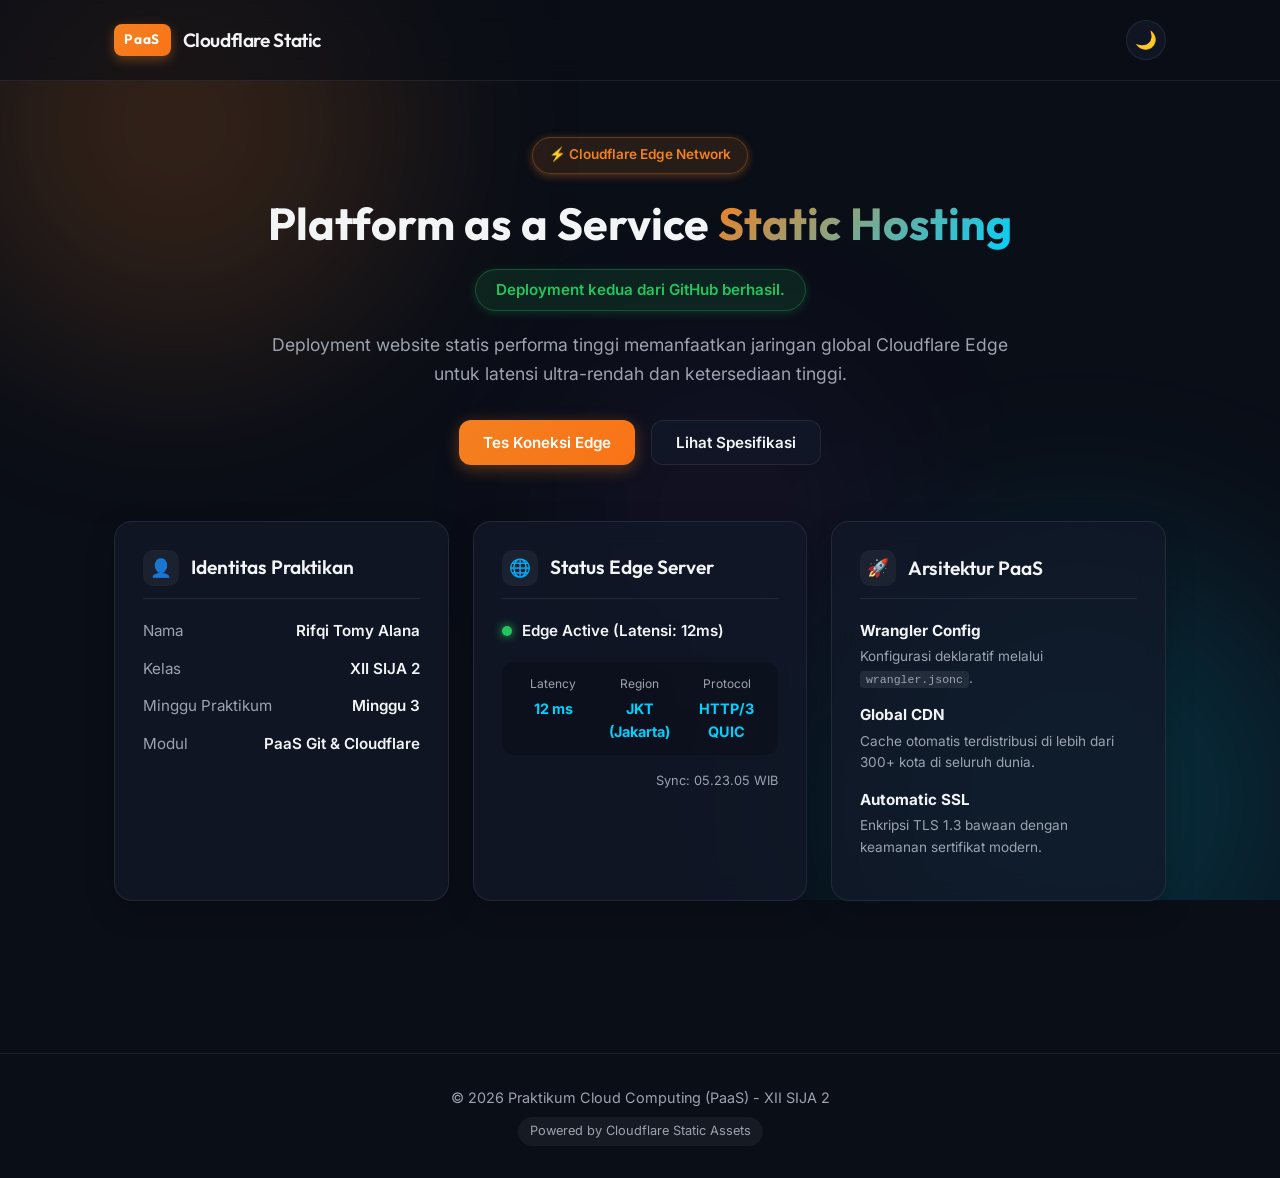
==== paas-static-cloudflare/public/index.html @ e63bf2f6 "docs: update homepage content" ====
<!DOCTYPE html>
<html lang="id">
<head>
  <meta charset="UTF-8">
  <meta name="viewport" content="width=device-width, initial-scale=1.0">
  <meta name="description" content="Proyek PaaS Static Hosting Cloudflare untuk Praktikum Cloud Computing Minggu 3.">
  <title>PaaS Static Cloudflare - Praktikum Minggu 3</title>
  <link rel="preconnect" href="https://fonts.googleapis.com">
  <link rel="preconnect" href="https://fonts.gstatic.com" crossorigin>
  <link href="https://fonts.googleapis.com/css2?family=Outfit:wght@300;400;500;600;700&family=Inter:wght@400;500;600&display=swap" rel="stylesheet">
  <link rel="stylesheet" href="style.css">
</head>
<body>
  <div class="background-decorations" aria-hidden="true">
    <div class="glow-orb glow-1"></div>
    <div class="glow-orb glow-2"></div>
    <div class="glow-orb glow-3"></div>
  </div>

  <header class="site-header">
    <div class="container header-container">
      <div class="logo-group">
        <span class="logo-badge">PaaS</span>
        <span class="logo-text">Cloudflare Static</span>
      </div>
      <button id="theme-toggle-btn" class="btn-icon" aria-label="Toggle Theme">
        <span id="theme-icon">🌙</span>
      </button>
    </div>
  </header>

  <main class="main-content container">
    <section class="hero-section">
      <div class="badge-pill">⚡ Cloudflare Edge Network</div>
      <h1 class="hero-title">Platform as a Service <span class="gradient-text">Static Hosting</span></h1>
      <p class="deployment-status-banner">Deployment kedua dari GitHub berhasil.</p>
      <p class="hero-subtitle">
        Deployment website statis performa tinggi memanfaatkan jaringan global Cloudflare Edge untuk latensi ultra-rendah dan ketersediaan tinggi.
      </p>
      <div class="cta-actions">
        <button id="btn-check-edge" class="btn btn-primary">Tes Koneksi Edge</button>
        <button id="btn-view-spec" class="btn btn-secondary">Lihat Spesifikasi</button>
      </div>
    </section>

    <section class="grid-section">
      <!-- Card Identitas -->
      <article class="glass-card profile-card" id="card-identitas">
        <div class="card-header">
          <div class="icon-chip">👤</div>
          <h3>Identitas Praktikan</h3>
        </div>
        <div class="card-body">
          <ul class="info-list">
            <li>
              <span class="info-label">Nama</span>
              <span class="info-value">Rifqi Tomy Alana</span>
            </li>
            <li>
              <span class="info-label">Kelas</span>
              <span class="info-value">XII SIJA 2</span>
            </li>
            <li>
              <span class="info-label">Minggu Praktikum</span>
              <span class="info-value">Minggu 3</span>
            </li>
            <li>
              <span class="info-label">Modul</span>
              <span class="info-value">PaaS Git & Cloudflare</span>
            </li>
          </ul>
        </div>
      </article>

      <!-- Card Status Edge -->
      <article class="glass-card status-card" id="card-status">
        <div class="card-header">
          <div class="icon-chip">🌐</div>
          <h3>Status Edge Server</h3>
        </div>
        <div class="card-body">
          <div class="status-indicator-box">
            <span class="status-dot online"></span>
            <span id="edge-status-text" class="status-label">Edge Network Online</span>
          </div>
          <div class="metrics-grid">
            <div class="metric-item">
              <span class="metric-title">Latency</span>
              <span id="metric-latency" class="metric-value">-- ms</span>
            </div>
            <div class="metric-item">
              <span class="metric-title">Region</span>
              <span id="metric-region" class="metric-value">JKT (Jakarta)</span>
            </div>
            <div class="metric-item">
              <span class="metric-title">Protocol</span>
              <span id="metric-protocol" class="metric-value">HTTP/3 QUIC</span>
            </div>
          </div>
          <p id="edge-timestamp" class="timestamp-text">Memuat waktu lokal...</p>
        </div>
      </article>

      <!-- Card Fitur Cloudflare -->
      <article class="glass-card feature-card" id="card-features">
        <div class="card-header">
          <div class="icon-chip">🚀</div>
          <h3>Arsitektur PaaS</h3>
        </div>
        <div class="card-body">
          <div class="feature-item">
            <strong>Wrangler Config</strong>
            <p>Konfigurasi deklaratif melalui <code>wrangler.jsonc</code>.</p>
          </div>
          <div class="feature-item">
            <strong>Global CDN</strong>
            <p>Cache otomatis terdistribusi di lebih dari 300+ kota di seluruh dunia.</p>
          </div>
          <div class="feature-item">
            <strong>Automatic SSL</strong>
            <p>Enkripsi TLS 1.3 bawaan dengan keamanan sertifikat modern.</p>
          </div>
        </div>
      </article>
    </section>

    <!-- Modal / Spec dialog section -->
    <section id="spec-section" class="glass-card spec-box hidden">
      <div class="card-header">
        <div class="icon-chip">📋</div>
        <h3>Spesifikasi Konfigurasi Wrangler</h3>
      </div>
      <div class="card-body">
        <pre><code id="wrangler-code-preview">{
  "$schema": "node_modules/wrangler/config-schema.json",
  "name": "paas-static-cloudflare",
  "compatibility_date": "2024-09-23",
  "assets": {
    "directory": "./public"
  }
}</code></pre>
      </div>
    </section>
  </main>

  <footer class="site-footer">
    <div class="container footer-content">
      <p>© 2026 Praktikum Cloud Computing (PaaS) - XII SIJA 2</p>
      <span class="footer-badge">Powered by Cloudflare Static Assets</span>
    </div>
  </footer>

  <script src="script.js"></script>
</body>
</html>
---- paas-static-cloudflare/public/style.css ----
:root {
  --bg-primary: #0a0e17;
  --bg-card: rgba(18, 25, 41, 0.75);
  --border-card: rgba(255, 255, 255, 0.08);
  --text-main: #f3f4f6;
  --text-muted: #9ca3af;
  --primary-accent: #f38020; /* Cloudflare orange */
  --primary-glow: rgba(243, 128, 32, 0.35);
  --secondary-accent: #00d2ff;
  --secondary-glow: rgba(0, 210, 255, 0.3);
  --card-hover: rgba(28, 38, 62, 0.85);
  --code-bg: #05070c;
  --font-heading: 'Outfit', sans-serif;
  --font-body: 'Inter', sans-serif;
  --radius-lg: 18px;
  --radius-md: 12px;
  --transition: all 0.3s cubic-bezier(0.4, 0, 0.2, 1);
}

[data-theme="light"] {
  --bg-primary: #f8fafc;
  --bg-card: rgba(255, 255, 255, 0.85);
  --border-card: rgba(0, 0, 0, 0.08);
  --text-main: #0f172a;
  --text-muted: #64748b;
  --primary-accent: #ea580c;
  --primary-glow: rgba(234, 88, 12, 0.2);
  --secondary-accent: #0284c7;
  --secondary-glow: rgba(2, 132, 199, 0.2);
  --card-hover: rgba(255, 255, 255, 0.95);
  --code-bg: #1e293b;
}

* {
  margin: 0;
  padding: 0;
  box-sizing: border-box;
}

body {
  font-family: var(--font-body);
  background-color: var(--bg-primary);
  color: var(--text-main);
  min-height: 100vh;
  position: relative;
  overflow-x: hidden;
  transition: background-color 0.4s ease, color 0.4s ease;
  line-height: 1.6;
}

/* Background Glowing Orbs */
.background-decorations {
  position: fixed;
  top: 0;
  left: 0;
  width: 100%;
  height: 100%;
  pointer-events: none;
  z-index: -1;
  overflow: hidden;
}

.glow-orb {
  position: absolute;
  border-radius: 50%;
  filter: blur(100px);
  opacity: 0.5;
  animation: float 12s infinite alternate ease-in-out;
}

.glow-1 {
  width: 450px;
  height: 450px;
  background: var(--primary-glow);
  top: -100px;
  left: -50px;
}

.glow-2 {
  width: 500px;
  height: 500px;
  background: var(--secondary-glow);
  bottom: -150px;
  right: -50px;
  animation-duration: 15s;
}

.glow-3 {
  width: 300px;
  height: 300px;
  background: rgba(168, 85, 247, 0.15);
  top: 40%;
  left: 45%;
  animation-duration: 18s;
}

@keyframes float {
  0% { transform: translate(0, 0) scale(1); }
  100% { transform: translate(40px, 30px) scale(1.1); }
}

.container {
  max-width: 1100px;
  margin: 0 auto;
  padding: 0 1.5rem;
}

/* Header */
.site-header {
  padding: 1.25rem 0;
  border-bottom: 1px solid var(--border-card);
  backdrop-filter: blur(12px);
  position: sticky;
  top: 0;
  z-index: 50;
  background: rgba(10, 14, 23, 0.6);
}

[data-theme="light"] .site-header {
  background: rgba(248, 250, 252, 0.8);
}

.header-container {
  display: flex;
  align-items: center;
  justify-content: space-between;
}

.logo-group {
  display: flex;
  align-items: center;
  gap: 0.75rem;
}

.logo-badge {
  background: linear-gradient(135deg, var(--primary-accent), #f97316);
  color: #fff;
  font-weight: 700;
  font-family: var(--font-heading);
  padding: 0.3rem 0.65rem;
  border-radius: 8px;
  font-size: 0.85rem;
  letter-spacing: 0.05em;
  box-shadow: 0 4px 12px var(--primary-glow);
}

.logo-text {
  font-family: var(--font-heading);
  font-size: 1.2rem;
  font-weight: 600;
  letter-spacing: -0.02em;
}

.btn-icon {
  background: var(--bg-card);
  border: 1px solid var(--border-card);
  width: 40px;
  height: 40px;
  border-radius: 50%;
  display: flex;
  align-items: center;
  justify-content: center;
  cursor: pointer;
  font-size: 1.1rem;
  transition: var(--transition);
  color: var(--text-main);
}

.btn-icon:hover {
  transform: scale(1.08);
  border-color: var(--primary-accent);
}

/* Main Content */
.main-content {
  padding: 3.5rem 1.5rem;
}

/* Hero */
.hero-section {
  text-align: center;
  max-width: 760px;
  margin: 0 auto 3.5rem auto;
}

.badge-pill {
  display: inline-block;
  padding: 0.4rem 1rem;
  background: rgba(243, 128, 32, 0.12);
  color: var(--primary-accent);
  border: 1px solid rgba(243, 128, 32, 0.3);
  border-radius: 50px;
  font-size: 0.85rem;
  font-weight: 600;
  margin-bottom: 1.5rem;
  box-shadow: 0 2px 8px var(--primary-glow);
}

.hero-title {
  font-family: var(--font-heading);
  font-size: 2.8rem;
  line-height: 1.15;
  margin-bottom: 1.25rem;
  font-weight: 700;
}

.gradient-text {
  background: linear-gradient(135deg, var(--primary-accent), var(--secondary-accent));
  -webkit-background-clip: text;
  -webkit-text-fill-color: transparent;
}

.deployment-status-banner {
  display: inline-block;
  background: rgba(34, 197, 94, 0.12);
  color: #22c55e;
  border: 1px solid rgba(34, 197, 94, 0.3);
  padding: 0.5rem 1.25rem;
  border-radius: 50px;
  font-weight: 600;
  font-size: 0.95rem;
  margin-bottom: 1.25rem;
  box-shadow: 0 2px 10px rgba(34, 197, 94, 0.2);
}

[data-theme="light"] .deployment-status-banner {
  background: rgba(22, 163, 74, 0.12);
  color: #16a34a;
  border-color: rgba(22, 163, 74, 0.3);
}

.hero-subtitle {
  color: var(--text-muted);
  font-size: 1.1rem;
  line-height: 1.6;
  margin-bottom: 2rem;
}

.cta-actions {
  display: flex;
  gap: 1rem;
  justify-content: center;
}

.btn {
  padding: 0.75rem 1.5rem;
  border-radius: var(--radius-md);
  font-weight: 600;
  font-family: var(--font-body);
  font-size: 0.95rem;
  cursor: pointer;
  transition: var(--transition);
  outline: none;
}

.btn-primary {
  background: linear-gradient(135deg, var(--primary-accent), #f97316);
  color: #fff;
  border: none;
  box-shadow: 0 4px 16px var(--primary-glow);
}

.btn-primary:hover {
  transform: translateY(-2px);
  box-shadow: 0 8px 24px var(--primary-glow);
}

.btn-secondary {
  background: var(--bg-card);
  color: var(--text-main);
  border: 1px solid var(--border-card);
  backdrop-filter: blur(8px);
}

.btn-secondary:hover {
  background: var(--card-hover);
  border-color: var(--secondary-accent);
  transform: translateY(-2px);
}

/* Glass Card Grid */
.grid-section {
  display: grid;
  grid-template-columns: repeat(auto-fit, minmax(300px, 1fr));
  gap: 1.5rem;
  margin-bottom: 2rem;
}

.glass-card {
  background: var(--bg-card);
  border: 1px solid var(--border-card);
  border-radius: var(--radius-lg);
  padding: 1.75rem;
  backdrop-filter: blur(14px);
  transition: var(--transition);
  box-shadow: 0 10px 30px rgba(0, 0, 0, 0.2);
}

.glass-card:hover {
  transform: translateY(-4px);
  border-color: rgba(255, 255, 255, 0.2);
  background: var(--card-hover);
  box-shadow: 0 15px 35px rgba(0, 0, 0, 0.35);
}

.card-header {
  display: flex;
  align-items: center;
  gap: 0.75rem;
  margin-bottom: 1.25rem;
  border-bottom: 1px solid var(--border-card);
  padding-bottom: 0.75rem;
}

.card-header h3 {
  font-family: var(--font-heading);
  font-size: 1.2rem;
  font-weight: 600;
}

.icon-chip {
  width: 36px;
  height: 36px;
  background: rgba(255, 255, 255, 0.05);
  border-radius: 10px;
  display: flex;
  align-items: center;
  justify-content: center;
  font-size: 1.1rem;
}

/* Info List */
.info-list {
  list-style: none;
  display: flex;
  flex-direction: column;
  gap: 0.85rem;
}

.info-list li {
  display: flex;
  justify-content: space-between;
  align-items: center;
  font-size: 0.95rem;
}

.info-label {
  color: var(--text-muted);
}

.info-value {
  font-weight: 600;
  color: var(--text-main);
}

/* Status Card */
.status-indicator-box {
  display: flex;
  align-items: center;
  gap: 0.6rem;
  margin-bottom: 1.2rem;
}

.status-dot {
  width: 10px;
  height: 10px;
  border-radius: 50%;
  background-color: #22c55e;
  box-shadow: 0 0 10px #22c55e;
  animation: pulse 2s infinite;
}

@keyframes pulse {
  0% { transform: scale(0.95); opacity: 0.8; }
  50% { transform: scale(1.15); opacity: 1; }
  100% { transform: scale(0.95); opacity: 0.8; }
}

.status-label {
  font-weight: 600;
  font-size: 0.95rem;
}

.metrics-grid {
  display: grid;
  grid-template-columns: repeat(3, 1fr);
  gap: 0.5rem;
  background: rgba(0, 0, 0, 0.2);
  padding: 0.75rem;
  border-radius: var(--radius-md);
  margin-bottom: 1rem;
}

[data-theme="light"] .metrics-grid {
  background: rgba(0, 0, 0, 0.04);
}

.metric-item {
  display: flex;
  flex-direction: column;
  align-items: center;
  text-align: center;
}

.metric-title {
  font-size: 0.75rem;
  color: var(--text-muted);
}

.metric-value {
  font-size: 0.9rem;
  font-weight: 700;
  color: var(--secondary-accent);
  margin-top: 0.25rem;
}

.timestamp-text {
  font-size: 0.8rem;
  color: var(--text-muted);
  text-align: right;
}

/* Feature Card */
.feature-item {
  margin-bottom: 0.85rem;
}

.feature-item strong {
  display: block;
  font-size: 0.95rem;
  color: var(--text-main);
  margin-bottom: 0.2rem;
}

.feature-item p {
  font-size: 0.85rem;
  color: var(--text-muted);
}

code {
  background: rgba(255, 255, 255, 0.08);
  padding: 0.15rem 0.35rem;
  border-radius: 4px;
  font-size: 0.85em;
  font-family: monospace;
}

/* Spec Box */
.spec-box {
  margin-top: 2rem;
  transition: var(--transition);
}

.spec-box.hidden {
  display: none;
}

.spec-box pre {
  background: var(--code-bg);
  padding: 1.25rem;
  border-radius: var(--radius-md);
  overflow-x: auto;
  color: #38bdf8;
  font-family: 'Consolas', 'Courier New', monospace;
  font-size: 0.9rem;
  border: 1px solid var(--border-card);
}

/* Footer */
.site-footer {
  margin-top: 4rem;
  padding: 2rem 0;
  border-top: 1px solid var(--border-card);
  text-align: center;
  color: var(--text-muted);
  font-size: 0.9rem;
}

.footer-content {
  display: flex;
  flex-direction: column;
  align-items: center;
  gap: 0.5rem;
}

.footer-badge {
  font-size: 0.8rem;
  background: rgba(255, 255, 255, 0.05);
  padding: 0.25rem 0.75rem;
  border-radius: 20px;
}

@media (max-width: 640px) {
  .hero-title {
    font-size: 2.1rem;
  }
  .cta-actions {
    flex-direction: column;
  }
  .metrics-grid {
    grid-template-columns: 1fr;
    gap: 0.75rem;
  }
}
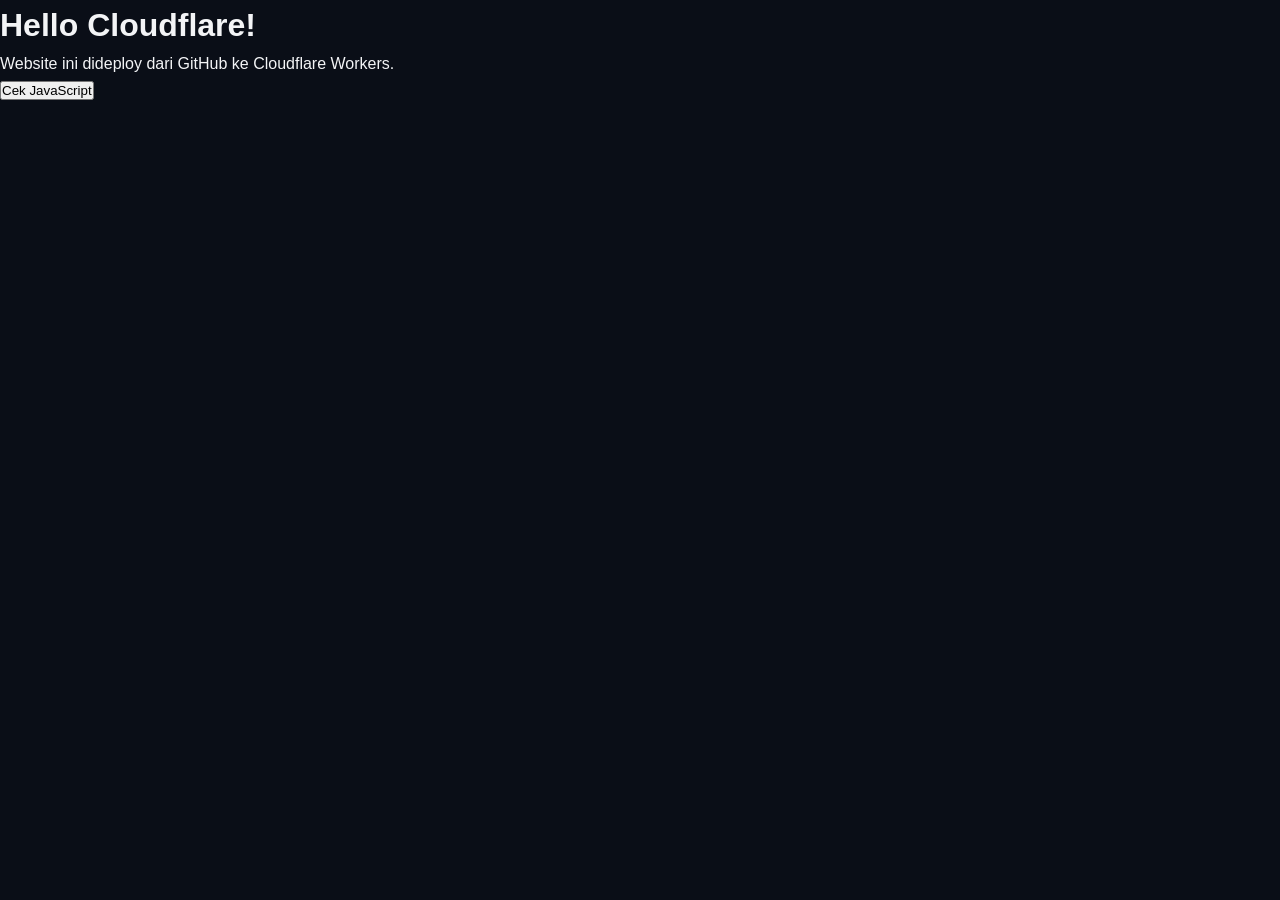
==== commit 463293b3: "feat: prepare static site for Cloudflare" ====
--- a/paas-static-cloudflare/public/index.html
+++ b/paas-static-cloudflare/public/index.html
@@ -1,155 +1,19 @@
-<!DOCTYPE html>
+<!doctype html>
 <html lang="id">
 <head>
   <meta charset="UTF-8">
   <meta name="viewport" content="width=device-width, initial-scale=1.0">
-  <meta name="description" content="Proyek PaaS Static Hosting Cloudflare untuk Praktikum Cloud Computing Minggu 3.">
-  <title>PaaS Static Cloudflare - Praktikum Minggu 3</title>
-  <link rel="preconnect" href="https://fonts.googleapis.com">
-  <link rel="preconnect" href="https://fonts.gstatic.com" crossorigin>
-  <link href="https://fonts.googleapis.com/css2?family=Outfit:wght@300;400;500;600;700&family=Inter:wght@400;500;600&display=swap" rel="stylesheet">
+  <title>PaaS Static Deployment</title>
   <link rel="stylesheet" href="style.css">
 </head>
 <body>
-  <div class="background-decorations" aria-hidden="true">
-    <div class="glow-orb glow-1"></div>
-    <div class="glow-orb glow-2"></div>
-    <div class="glow-orb glow-3"></div>
-  </div>
-
-  <header class="site-header">
-    <div class="container header-container">
-      <div class="logo-group">
-        <span class="logo-badge">PaaS</span>
-        <span class="logo-text">Cloudflare Static</span>
-      </div>
-      <button id="theme-toggle-btn" class="btn-icon" aria-label="Toggle Theme">
-        <span id="theme-icon">🌙</span>
-      </button>
-    </div>
-  </header>
-
-  <main class="main-content container">
-    <section class="hero-section">
-      <div class="badge-pill">⚡ Cloudflare Edge Network</div>
-      <h1 class="hero-title">Platform as a Service <span class="gradient-text">Static Hosting</span></h1>
-      <p class="deployment-status-banner">Deployment kedua dari GitHub berhasil.</p>
-      <p class="hero-subtitle">
-        Deployment website statis performa tinggi memanfaatkan jaringan global Cloudflare Edge untuk latensi ultra-rendah dan ketersediaan tinggi.
-      </p>
-      <div class="cta-actions">
-        <button id="btn-check-edge" class="btn btn-primary">Tes Koneksi Edge</button>
-        <button id="btn-view-spec" class="btn btn-secondary">Lihat Spesifikasi</button>
-      </div>
-    </section>
-
-    <section class="grid-section">
-      <!-- Card Identitas -->
-      <article class="glass-card profile-card" id="card-identitas">
-        <div class="card-header">
-          <div class="icon-chip">👤</div>
-          <h3>Identitas Praktikan</h3>
-        </div>
-        <div class="card-body">
-          <ul class="info-list">
-            <li>
-              <span class="info-label">Nama</span>
-              <span class="info-value">Rifqi Tomy Alana</span>
-            </li>
-            <li>
-              <span class="info-label">Kelas</span>
-              <span class="info-value">XII SIJA 2</span>
-            </li>
-            <li>
-              <span class="info-label">Minggu Praktikum</span>
-              <span class="info-value">Minggu 3</span>
-            </li>
-            <li>
-              <span class="info-label">Modul</span>
-              <span class="info-value">PaaS Git & Cloudflare</span>
-            </li>
-          </ul>
-        </div>
-      </article>
-
-      <!-- Card Status Edge -->
-      <article class="glass-card status-card" id="card-status">
-        <div class="card-header">
-          <div class="icon-chip">🌐</div>
-          <h3>Status Edge Server</h3>
-        </div>
-        <div class="card-body">
-          <div class="status-indicator-box">
-            <span class="status-dot online"></span>
-            <span id="edge-status-text" class="status-label">Edge Network Online</span>
-          </div>
-          <div class="metrics-grid">
-            <div class="metric-item">
-              <span class="metric-title">Latency</span>
-              <span id="metric-latency" class="metric-value">-- ms</span>
-            </div>
-            <div class="metric-item">
-              <span class="metric-title">Region</span>
-              <span id="metric-region" class="metric-value">JKT (Jakarta)</span>
-            </div>
-            <div class="metric-item">
-              <span class="metric-title">Protocol</span>
-              <span id="metric-protocol" class="metric-value">HTTP/3 QUIC</span>
-            </div>
-          </div>
-          <p id="edge-timestamp" class="timestamp-text">Memuat waktu lokal...</p>
-        </div>
-      </article>
-
-      <!-- Card Fitur Cloudflare -->
-      <article class="glass-card feature-card" id="card-features">
-        <div class="card-header">
-          <div class="icon-chip">🚀</div>
-          <h3>Arsitektur PaaS</h3>
-        </div>
-        <div class="card-body">
-          <div class="feature-item">
-            <strong>Wrangler Config</strong>
-            <p>Konfigurasi deklaratif melalui <code>wrangler.jsonc</code>.</p>
-          </div>
-          <div class="feature-item">
-            <strong>Global CDN</strong>
-            <p>Cache otomatis terdistribusi di lebih dari 300+ kota di seluruh dunia.</p>
-          </div>
-          <div class="feature-item">
-            <strong>Automatic SSL</strong>
-            <p>Enkripsi TLS 1.3 bawaan dengan keamanan sertifikat modern.</p>
-          </div>
-        </div>
-      </article>
-    </section>
-
-    <!-- Modal / Spec dialog section -->
-    <section id="spec-section" class="glass-card spec-box hidden">
-      <div class="card-header">
-        <div class="icon-chip">📋</div>
-        <h3>Spesifikasi Konfigurasi Wrangler</h3>
-      </div>
-      <div class="card-body">
-        <pre><code id="wrangler-code-preview">{
-  "$schema": "node_modules/wrangler/config-schema.json",
-  "name": "paas-static-cloudflare",
-  "compatibility_date": "2024-09-23",
-  "assets": {
-    "directory": "./public"
-  }
-}</code></pre>
-      </div>
-    </section>
+  <main>
+    <h1>Hello Cloudflare!</h1>
+    <p>Website ini dideploy dari GitHub ke Cloudflare Workers.</p>
+    <button id="cek">Cek JavaScript</button>
+    <p id="hasil"></p>
   </main>
-
-  <footer class="site-footer">
-    <div class="container footer-content">
-      <p>© 2026 Praktikum Cloud Computing (PaaS) - XII SIJA 2</p>
-      <span class="footer-badge">Powered by Cloudflare Static Assets</span>
-    </div>
-  </footer>
 
   <script src="script.js"></script>
 </body>
-</html>
+</html>
